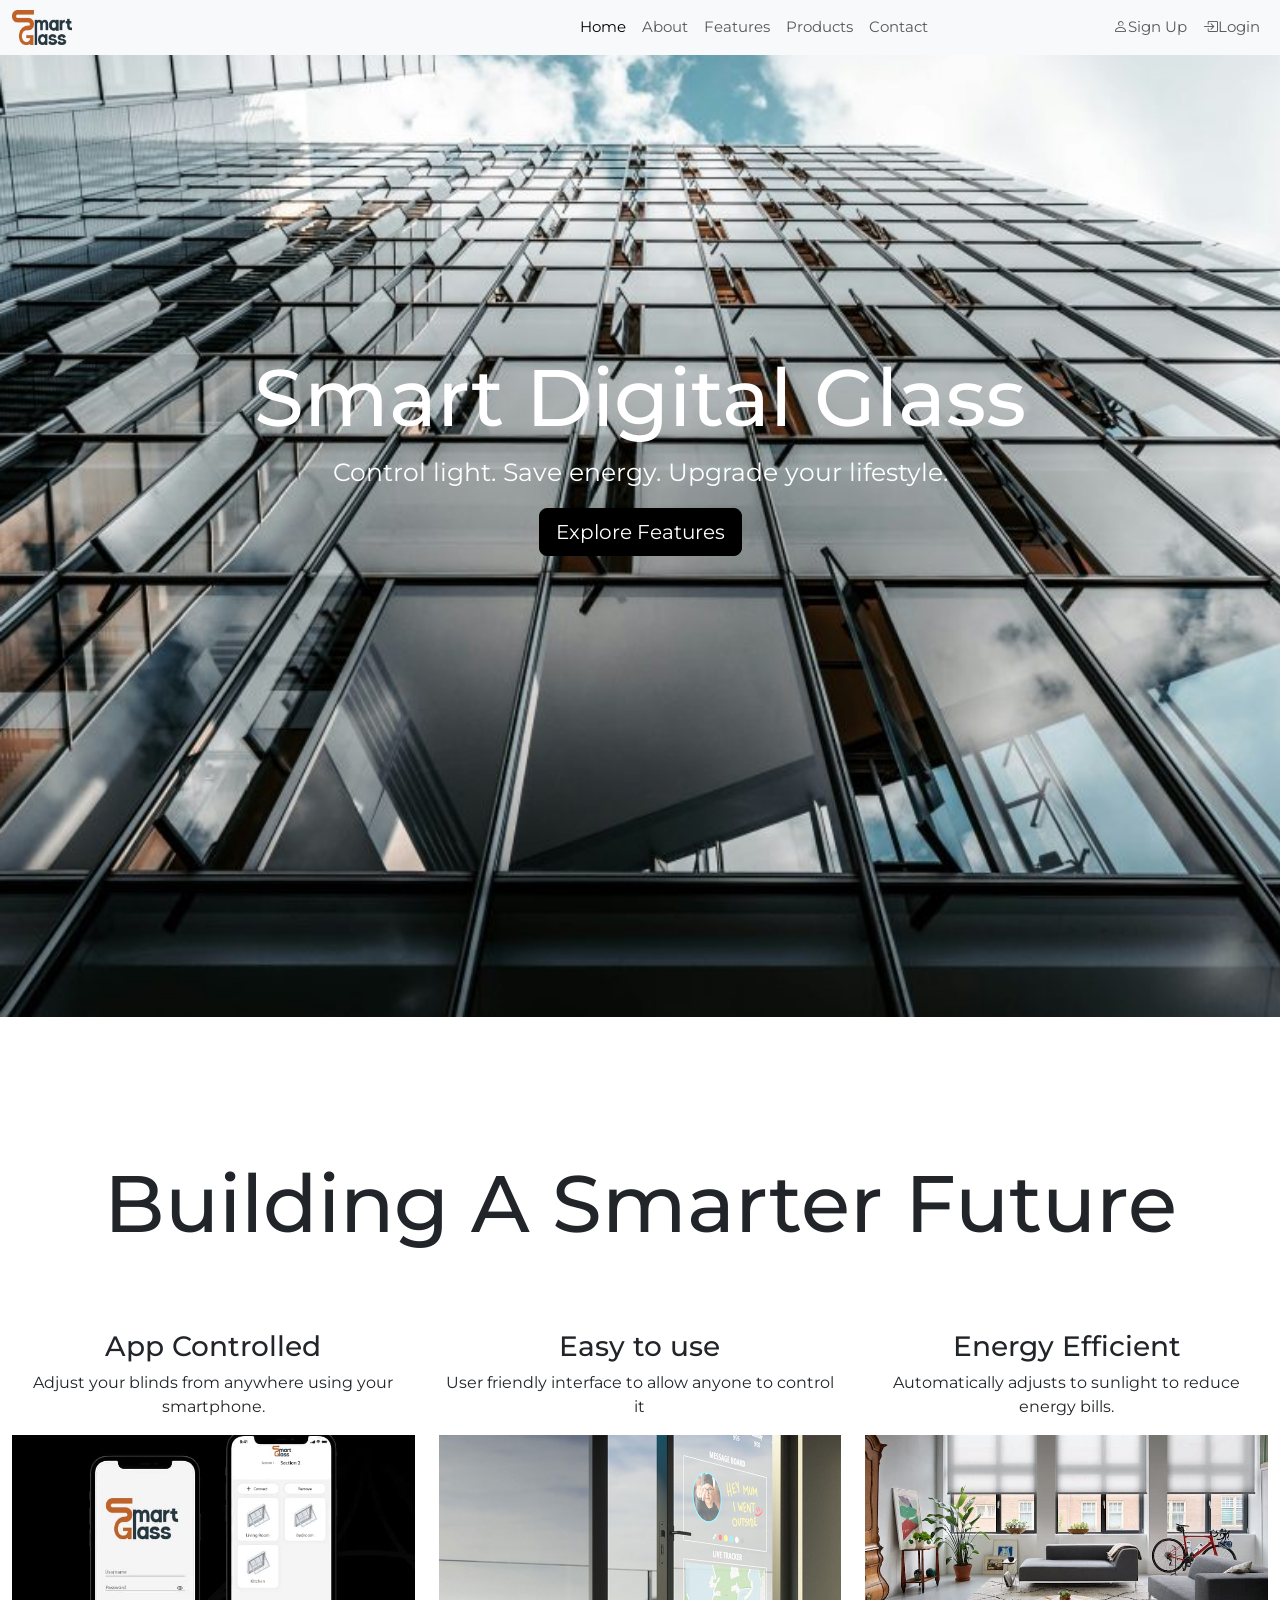
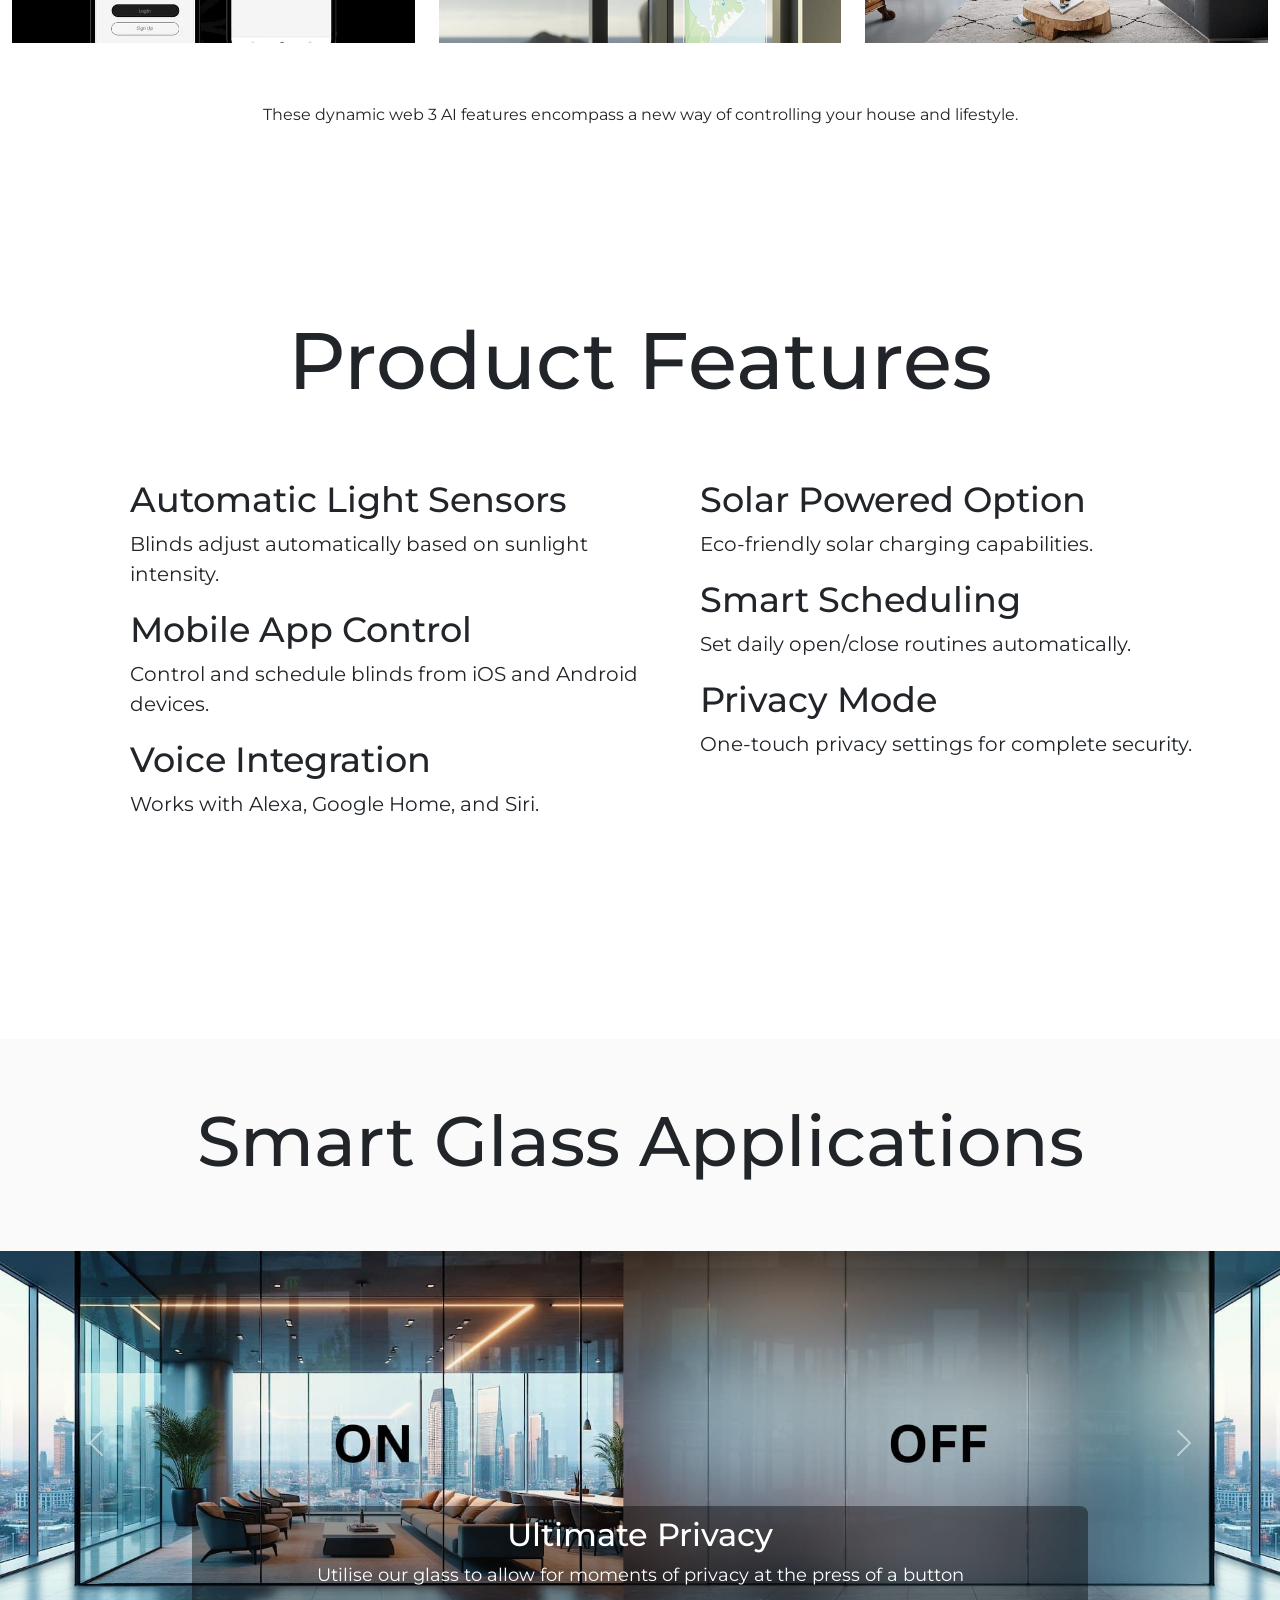
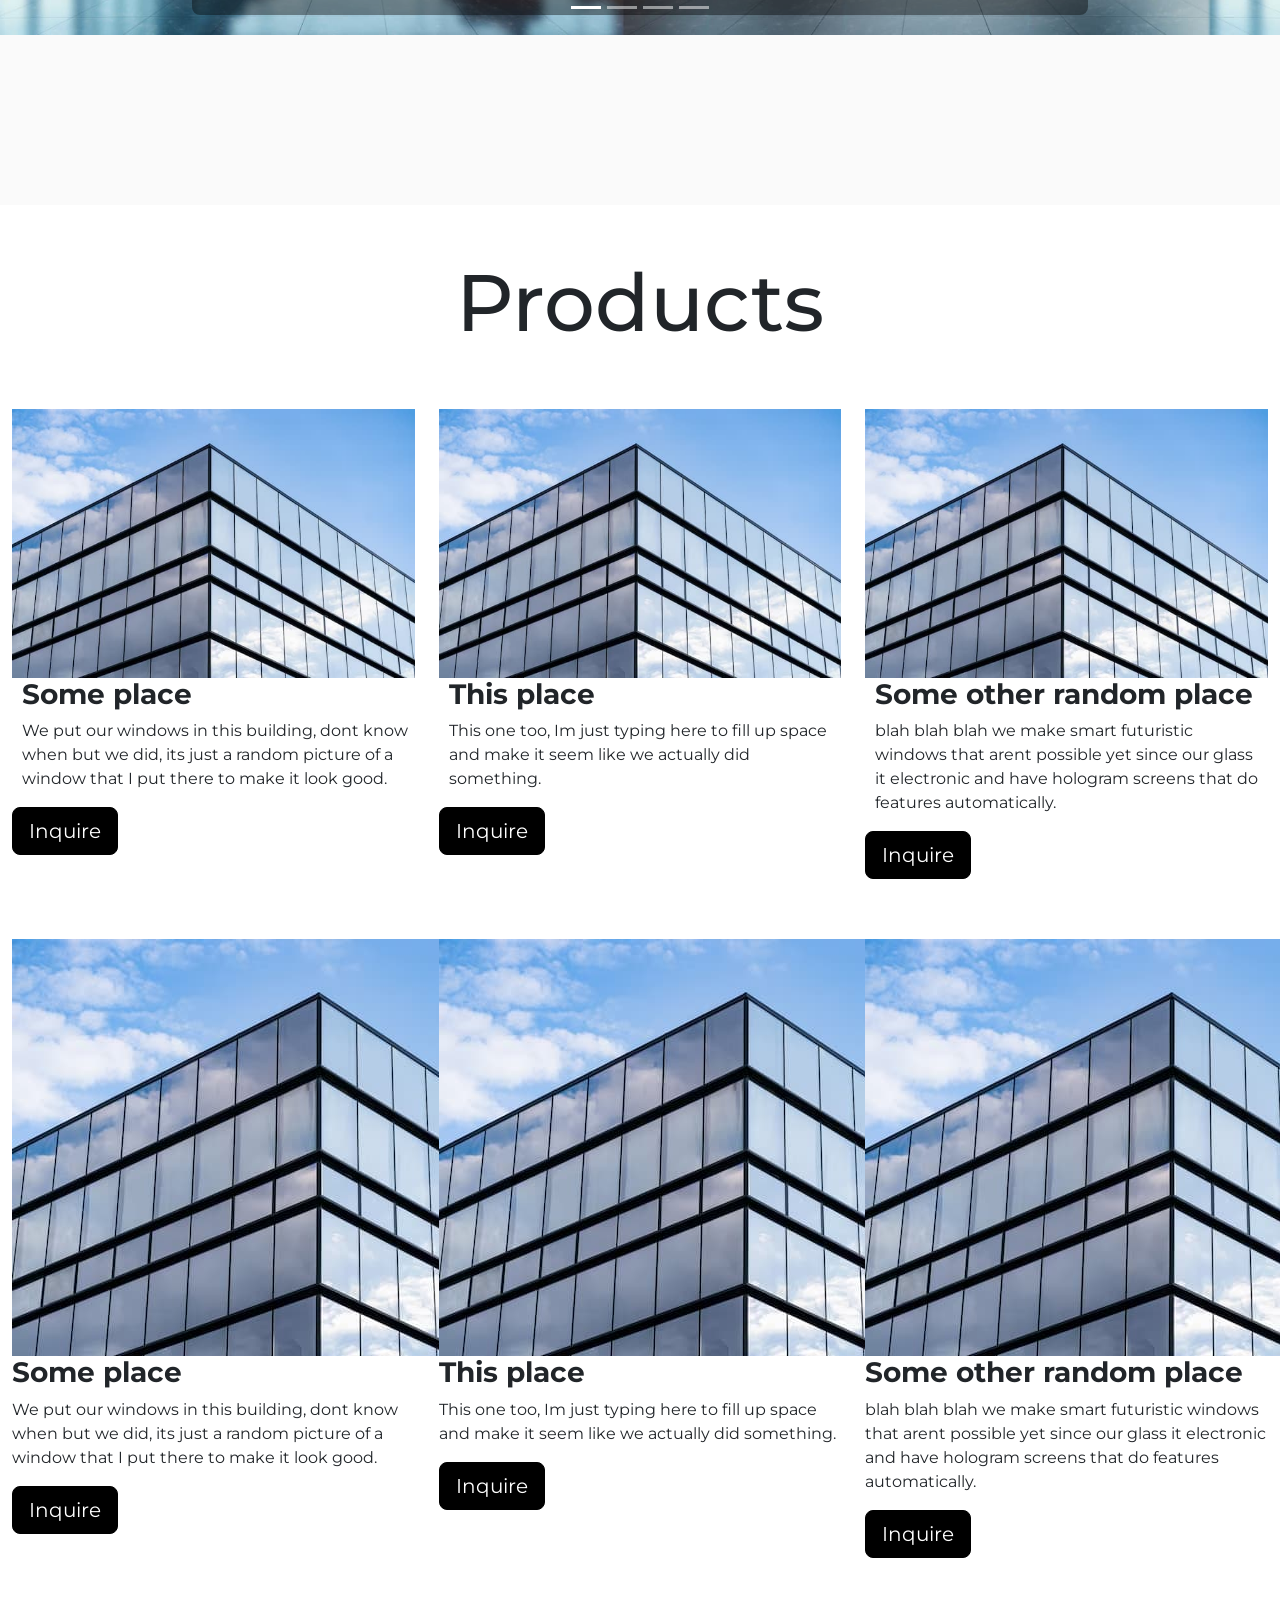
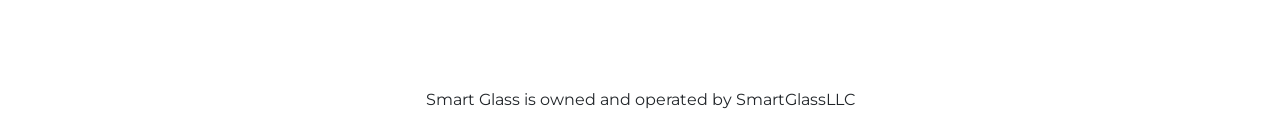
==== index.html @ e1301a69 "Add files via upload" ====
<!--https://www.smartglassinternational.com/-->

<!DOCTYPE html>
<html lang="en">
<head>
    <title>Smart Glass - Home</title>
    <meta charset="utf-8">
    <meta name="viewport" content="width=device-width, initial-scale=1">

    <link rel="icon" href="../assets/favicon.ico">

    <!--Bootstrap 5.3.8 CSS -->
    <link href="https://cdn.jsdelivr.net/npm/bootstrap@5.3.8/dist/css/bootstrap.min.css" rel="stylesheet">

    <link rel="stylesheet" href="css/index.css">

    <!--Fonts-->
    <link href="https://fonts.googleapis.com/css2?family=Montserrat:wght@100..900&display=swap" rel="stylesheet">
	
	<!--Glyphicons-->
	<link rel="stylesheet" href="https://cdn.jsdelivr.net/npm/bootstrap-icons@1.11.3/font/bootstrap-icons.min.css">

    <style>
	
        body {
            background-image: url("../assets/homepage-hero.jpg");
            background-repeat: no-repeat;
			background-position: top center;
			background-size: 1920px auto;
        }
		
    </style>
</head>

<body>

		<!--Navbar-->
		<nav class="navbar navbar-expand-lg navbar-light bg-light fixed-top">
			<div class="container-fluid">

				<!--SmartGlass Logo-->
				<a class="navbar-brand" href="index.html">
					<img src="../assets/SmartGlass.png" alt="Smart Glass logo" width="60" height="35">
				</a>

				
				<button class="navbar-toggler" type="button" data-bs-toggle="collapse" data-bs-target="#myNavbar">
					<span class="navbar-toggler-icon"></span>
				</button>

				
				<div class="collapse navbar-collapse" id="myNavbar">
					 <div class="d-none d-lg-block" style="width:400px;"></div>
					
					<ul class="navbar-nav mx-auto text-center">
						<li class="nav-item"><a class="nav-link active" href="index.html">Home</a></li>
						<li class="nav-item"><a class="nav-link" href="about.html">About</a></li>
						<li class="nav-item"><a class="nav-link" href="index.html#ProductFeatures">Features</a></li>
						<li class="nav-item"><a class="nav-link" href="index.html#Products">Products</a></li>
						<li class="nav-item"><a class="nav-link" href="contact.html">Contact</a></li>
					</ul>

					
					<ul class="navbar-nav ms-auto text-center">
						<li class="nav-item"><a class="nav-link" href="signup.html"><i class="bi bi-person"></i>Sign Up</a></li>
						<li class="nav-item"><a class="nav-link" href="login.html"><i class="bi bi-box-arrow-in-right"></i>Login</a></li>
					</ul>
					
				</div>
			</div>
		</nav>





	<!--Title-->

		<section class="IndexTitle">
			<div class="container text-center">
				<h1 class="About-title">Smart Digital Glass</h1>
				<p class="Title-text">Control light. Save energy. Upgrade your lifestyle.</p>
				<a href="index.html#ProductFeatures" class="btn btn-primary btn-lg">Explore Features</a>
			</div>
		</section>


		<section class="text-center">
			<div class=" container">
				<h2 class="Index-title">Building A Smarter Future</h2>
			</div>
	
	</section>

	<!-- About -->

	<section class="About text-center">
		<div class="container-fluid">
			<div class="row text-center">
				<div class="col-md-4">
					<h3>App Controlled</h3>
					<p>Adjust your blinds from anywhere using your smartphone.</p>
					
					<div id="room1">
						<img src="../assets/app1.jpg" alt="Wide Room" class="responsive">
					</div>
				</div>
				
				
				<div class="col-md-4">
					<h3>Easy to use</h3>
					<p>User friendly interface to allow anyone to control it</p>
					
					<div id="room2">
						<img src="../assets/glassdisplay1.jpg" alt="Wide Room" class="responsive"> <!--replace images-->
					</div>
				</div>
				
				
				<div class="col-md-4">
					<h3>Energy Efficient</h3>
					<p>Automatically adjusts to sunlight to reduce energy bills.</p>
					
					<div id="room3">
						<img src="../assets/room1.jpg" alt="Wide Room" class="responsive">
					</div>
				</div>
			</div>
		</div>
	</section>
	
	
	
	
	
		<div class="about_text_end">
			<p>These dynamic web 3 AI features encompass a new way of 
			controlling your house and lifestyle.</p>
		</div>
		
	<section class="Information-Blurb" id ="ProductFeatures">
		<div class="container">
			<h1 class="text-center">Product Features</h1>
		
			<div class="row">
				<div class="col-lg-6">
					<h2> Automatic Light Sensors</h2>
					<p>Blinds adjust automatically based on sunlight intensity.</p>

					<h2> Mobile App Control</h2>
					<p>Control and schedule blinds from iOS and Android devices.</p>

					<h2> Voice Integration</h2>
					<p>Works with Alexa, Google Home, and Siri.</p>
				</div>

				<div class="col-lg-6">
					<h2> Solar Powered Option</h2>
					<p>Eco-friendly solar charging capabilities.</p>

					<h2> Smart Scheduling</h2>
					<p>Set daily open/close routines automatically.</p>

					<h2> Privacy Mode</h2>
					<p>One-touch privacy settings for complete security.</p>
				</div>
			</div>
		</div>
	</section>
	
	
	
	
	
	<section style="background-color:#fafafa;" class="Carousel1">
		<div class="container text-center">
			<h2>Smart Glass Applications</h2>
		</div>
		<div id="myCarousel" class="carousel slide" data-bs-ride="carousel">

        
        <div class="carousel-indicators">
            <button type="button" data-bs-target="#myCarousel" data-bs-slide-to="0" class="active"></button>
            <button type="button" data-bs-target="#myCarousel" data-bs-slide-to="1"></button>
            <button type="button" data-bs-target="#myCarousel" data-bs-slide-to="2"></button>
            <button type="button" data-bs-target="#myCarousel" data-bs-slide-to="3"></button>
        </div>

        
		
        <div class="carousel-inner">

            <div class="carousel-item active">
                <img src="../assets/glassdemo1.jpg" class="d-block w-100" alt="room1">
                <div class="carousel-caption">
                    <h3>Ultimate Privacy</h3>
                    <p>Utilise our glass to allow for moments of privacy at the press of a button</p>
                </div>
            </div>

            <div class="carousel-item">
                <img src="../assets/glassdemo2.jpg" class="d-block w-100" alt="room2">
                <div class="carousel-caption">
                    <h3>Control Ambiance</h3>
                    <p>Control the colour of the glass to whatever you specify</p>
                </div>
            </div>

            <div class="carousel-item">
                <img src="../assets/glassdemo3.jpg" class="d-block w-100" alt="room3">
                <div class="carousel-caption">
                    <h3>Ultimate Shade</h3>
                    <p>Control every part of your home with ease</p>
                </div>
            </div>

            <div class="carousel-item">
                <img src="../assets/glassdemo4.jpg" class="d-block w-100" alt="room4">
                <div class="carousel-caption">
                    <h3>Set for Any Time</h3>
                    <p>Schedule opacity and timing easily through the app</p>
                </div>
            </div>
        </div>


			<!--Left Right-->
				<button class="carousel-control-prev" type="button" data-bs-target="#myCarousel" data-bs-slide="prev">
					<span class="carousel-control-prev-icon"></span>
				</button>

				<button class="carousel-control-next" type="button" data-bs-target="#myCarousel" data-bs-slide="next">
					<span class="carousel-control-next-icon"></span>
				</button>

		</div>
	</section>
	
	
	
	
	
	<section class="text-center" id = "Products">
			<div class="container">
				<h2 class="Products-title">Products</h2>
			</div>
	</section>
	
	<section class="Products">
		<div class="container-fluid">
			<div class="row text-left">
				<div class="col-md-4">
					<div id="project1">
						<img src="../assets/headercover.jpg" alt="" class="responsive">
						<h3><strong>Some place</strong></h3>
						<p>We put our windows in this building, dont know when but we did, 
						its just a random picture of a window that I put there to make it look good.</p>
					<a href="contact.html" class="btn btn-primary btn-lg">Inquire</a>
					</div>
				</div>
				<div class="col-md-4">
					<div id="project2">
						<img src="../assets/headercover.jpg" alt="temp" class="responsive"> <!--replace images-->
						<h3><strong>This place</strong></h3>
						<p>This one too, Im just typing here to fill up space and 
						make it seem like we actually did something.</p>
					<a href="contact.html" class="btn btn-primary btn-lg">Inquire</a>
					</div>
				</div>
				<div class="col-md-4">
					<div id="project3">
						<img src="../assets/headercover.jpg" alt="temp" class="responsive">
						<h3><strong>Some other random place</strong></h3>
						<p>blah blah blah we make smart futuristic windows that arent possible yet since our glass 
						it electronic and have hologram screens that do features automatically.</p>
					<a href="contact.html" class="btn btn-primary btn-lg">Inquire</a>
					</div>
				</div>
			</div>
		</div>
	</section>
	
	
	<section class ="Products2">
		<div class="container-fluid">
			<div class="row text-left">
				<div class="col-md-4">
					<div id="project4">
						<img src="../assets/headercover.jpg" alt="" class="responsive">
						<h3><strong>Some place</strong></h3>
						<p>We put our windows in this building, dont know when but we did, 
						its just a random picture of a window that I put there to make it look good.</p>
					<a href="contact.html" class="btn btn-primary btn-lg">Inquire</a>
					</div>
				</div>
				<div class="col-md-4">
					<div id="project5">
						<img src="../assets/headercover.jpg" alt="temp" class="responsive"> <!--replace images-->
						<h3><strong>This place</strong></h3>
						<p>This one too, Im just typing here to fill up space and 
						make it seem like we actually did something.</p>
					<a href="contact.html" class="btn btn-primary btn-lg">Inquire</a>
					</div>
				</div>
				<div class="col-md-4">
					<div id="project6">
						<img src="../assets/headercover.jpg" alt="temp" class="responsive">
						<h3><strong>Some other random place</strong></h3>
						<p>blah blah blah we make smart futuristic windows that arent possible yet since our glass 
						it electronic and have hologram screens that do features automatically.</p>
					<a href="contact.html" class="btn btn-primary btn-lg">Inquire</a>
					</div>
				</div>
			</div>
		</div>
	</section>
             
			 
			 
			 
			 
		
		<footer>
			<p>Smart Glass is owned and operated by SmartGlassLLC</p>
		</footer>			 
                
				
			<script src="https://cdn.jsdelivr.net/npm/bootstrap@5.3.8/dist/js/bootstrap.bundle.min.js"></script>	
	</body>
</html>
---- css/index.css ----
/*Font*/
	
	body {
        font-family: "Montserrat", Verdana, sans-serif;
      }
	  
	  
	  
	  
	  
	/*Navbar*/
	
	.navbar {
		position: fixed;
		width: 100%;
		z-index:2;
	}
	
	.navbar-collapse li a{ 
		text-align: center;
	}
	
	.nav.navbar-nav li a {
    color: black;
	}
	
	.navbar-toggle {
	background-color: #f8f8f8;
	}
	
	.icon-bar {
	background-color: #000000;
	}
	
	.navbar-center {
    left: 50%;
    transform: translateX(-50%);
	}
	
	.navbar-right {
		float: right !important;
	}
	
	.IndexTitle{
		padding: 350px 0px 600px 0px;
	}
	
	.about_text_end {
		padding: 0px 0px 70px 0px;
	}
	
	.navbar-nav > li > a {
    font-size: clamp(11px, 1.2vw, 15px);
	}
	
	.navbar-brand{
		padding: 0px 0px 0px 0px;
	}
	
	
	
	
	
	
	/*Padding out elements*/
	
	.About{
		padding: 0px 0px 60px 0px;
	}
	
	.Information-Blurb {
		padding: 100px 0px 200px 0px;
		
	}
	
	.Information-Blurb h4{
		padding: 0px 0px 0px 80px;
		
	}
	
	.Information-Blurb p{
		padding: 0px 0px 0px 80px;
		
	}
	
	.Team{
		padding: 20px 0px 200px 0px;
		
	}
	
	.col-md-6{
		padding: 0px 0px 0px 150px;
	}
	
	.Carousel1 {
		padding: 10px 0px 0px 0px;
		
	}
	
	.Carousel1 h2{
		font-size: 70px;
		padding: 60px 0px 60px 0px;
		
	}
	
	
	
	
	
	
	/*Title text Home*/
	
	.Title-text {
		color: white;
		font-size:  clamp(16px, 2.5vw, 25px);;
		
	}
	
	.Index-title{
		font-size: 80px;
		padding: 0px 0px 70px 0px;
		
	}
	
	.About-title{
		font-size: 80px;
		color: white;
	}
	
	
	.Information-Blurb h1{
		font-size: 80px;
		margin-bottom: 70px;
	}
	
	.Information-Blurb h2{
		font-size: 35px;
		text-align: left;
		padding: 0px 0px 0px 0px;
	}
	
	.Information-Blurb p{
		padding: 0px 0px 0px 0px;
		text-align: left;
		margin-bottom: 20px;
		font-size: 20px;
	}
	
	.col-lg-6{
		padding: 0px 0px 0px 60px;
	}
	
	
	.Products {
		padding: 0px 0px 30px 0px;
	}
	
	.Products2 {
		padding: 0px 0px 100px 0px;
	}
	
	.Products-title{
		font-size: 80px;
		padding: 50px 0px 50px 0px;
	}
	
	.Products h3  {
		padding: 0px 0px 0px 10px;
	}
	
	.Products p  {
		padding: 0px 0px 0px 10px;
	}
	
	
	.btn-primary {
		background-color: #000000;
		border-color: #000000;
	}

	.btn-primary:hover,
	.btn-primary:focus,
	.btn-primary:active,
	.btn-primary:active:focus {
		background-color: #000000;
		border-color: #FFFFFF;
		box-shadow: none;
	}
	
	.about_text_end p{
		text-align: center;
	}
	
	#project1,
	#project2,
	#project3,
	#project4,
	#project5,
	#project6	{
		margin-bottom: 30px;
	}
	
	
	/*Images Home */
	
	#room1 img {width:360px; height: 170px}
	
	.responsive {
		width: auto;
		height: auto;
	}
	
	#room1 img {
    display: block;
    width: 100%;   
    height: auto;  
    max-width: 100%;  
    margin: 0 auto;
	}
	
	#room2 img {width:360px; height: 170px}
	
	.responsive {
		width: auto;
		height: auto;
	}
	
	#room2 img {
    display: block;
    width: 100%;   
    height: auto;  
    max-width: 100%;  
    margin: 0 auto;
	}
	
	#room3 img {width:360px; height: 170px}
	
	.responsive {
		width: auto;
		height: auto;
	}
	
	#room3 img {
    display: block;
    width: 100%;   
    height: auto;  
    max-width: 100%;  
    margin: 0 auto;
	}
	
	
	
	
	#project1 img 
	
	.responsive {
		width: auto;
		height: auto;
	}
	
	
	#project1 img {
    display: block;
    width: 100%;   
    height: auto;  
    max-width: 100%;  
    margin: 0 auto;
	}
	
	
	#project2 img 
	
	.responsive {
		width: auto;
		height: auto;
	}
	
	
	#project2 img {
    display: block;
    width: 100%;   
    height: auto;  
    max-width: 100%;  
    margin: 0 auto;
	}
	
	
	#project3 img 
	
	.responsive {
		width: auto;
		height: auto;
	}
	
	
	#project3 img {
    display: block;
    width: 100%;   
    height: auto;  
    max-width: 100%;  
    margin: 0 auto;
	}
	
	footer {
		text-align: center;
	}
	
	#project1,
#project2,
#project3 {
    margin-bottom: 30px;
}

	
	/*Carousel*/
	
	.Carousel1{
		padding: 0px 0px 170px 0px;
	}
	
	.carousel-inner > .item > img,
	.carousel-inner > .item > a > img {
		margin: 0 auto;
	}
	
	.carousel-caption {
		background: rgba(0,0,0,0.4);
		padding: 10px;
		border-radius: 8px;
	}

	.carousel-caption h3 {
		font-size: clamp(18px, 3vw, 32px);
	}

	.carousel-caption p {
		font-size: clamp(14px, 2vw, 18px);
	}
	
	
	
	
	
	
	
	/*About Page*/
	
	.AboutTitle{
		padding: 300px 0px 300px 0px;
		color: white;
	}
	
	.AboutMain-title{
		font-size: 80px;
	}
	
	.AboutInfoCompany {
		padding: 60px 0px 160px 0px;
	}
	
	
	
	.AboutInfoCompany p {
		padding: 0px 60px 0px 0px;
	}
	
	.AboutInfoCompany img {
		padding: 0px 60px 40px 0px;
		max-width: 100%;
		width: 900px;  
		height: 100%;
	}
	
	.GlobalCapacity{
		padding: 50px 0px 200px 0px;
	}
	
	.GlobalCapacity h1{
		font-size: 50px;
		margin-bottom: 50px;
	}
	
	.GlobalCapacity ul {
		display: flex;
		flex-wrap: wrap;
		gap: 20px;
		padding: 0;
		list-style: none;
	}

	.GlobalCapacity .item {
		width: calc(33.333% - 20px);
	}
	
	@media (max-width: 768px) {
	.GlobalCapacity ul {
		grid-template-columns: 1fr;
		}
	}
	
	.GlobalCapacity ul{
		padding: 0px 0px 0px 100px;
	}

	
	
	
	
	
	
	
	/*Contact*/
	
	.ContactTitle{
		padding: 100px 200px 50px 0px;
	}
	
	
	
	.contact_form{
		padding: 100px 0px 450px 0px;
	}
	
	
	
	ul {
	list-style-type: none;
	}
	
	
	
	
	/*Signup and Login*/
	
	.signupbtn {
		background-color: #000000;
	}
	
	.loginbtn {
		background-color: #000000;
	}
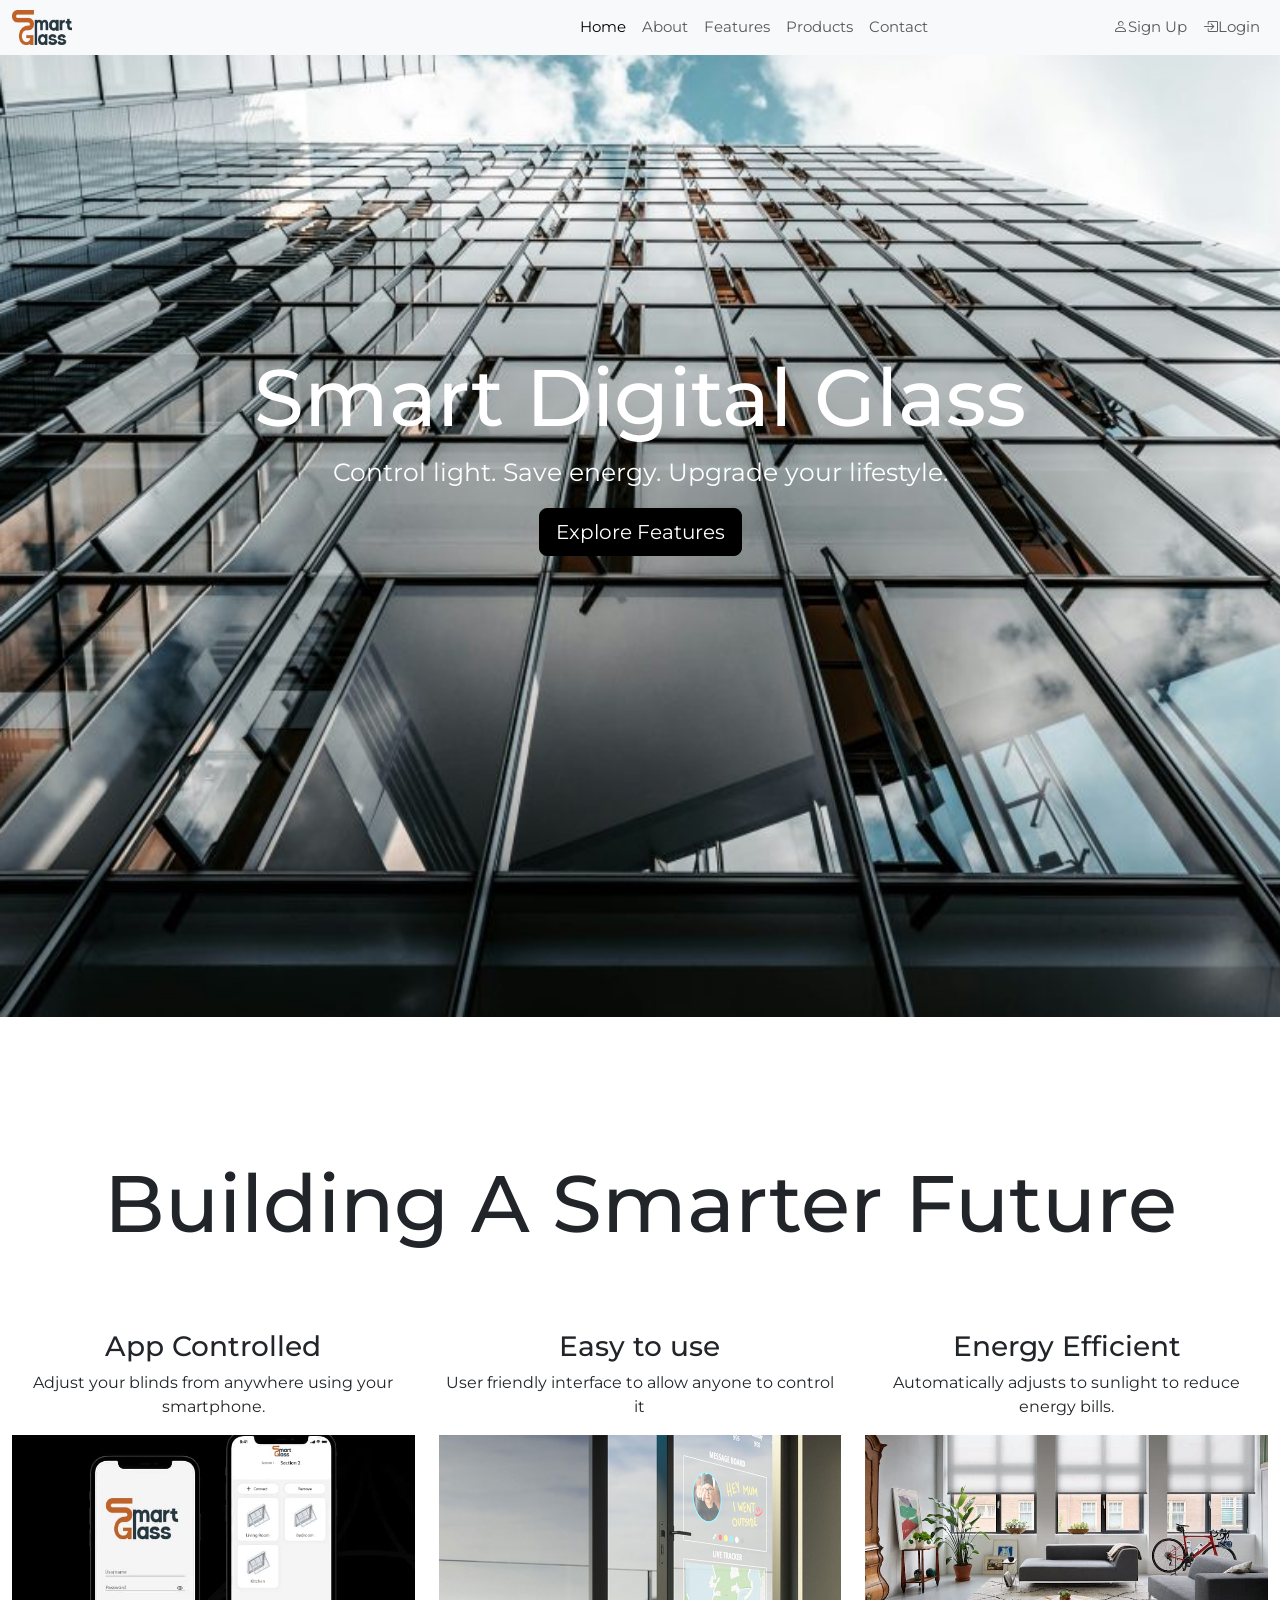
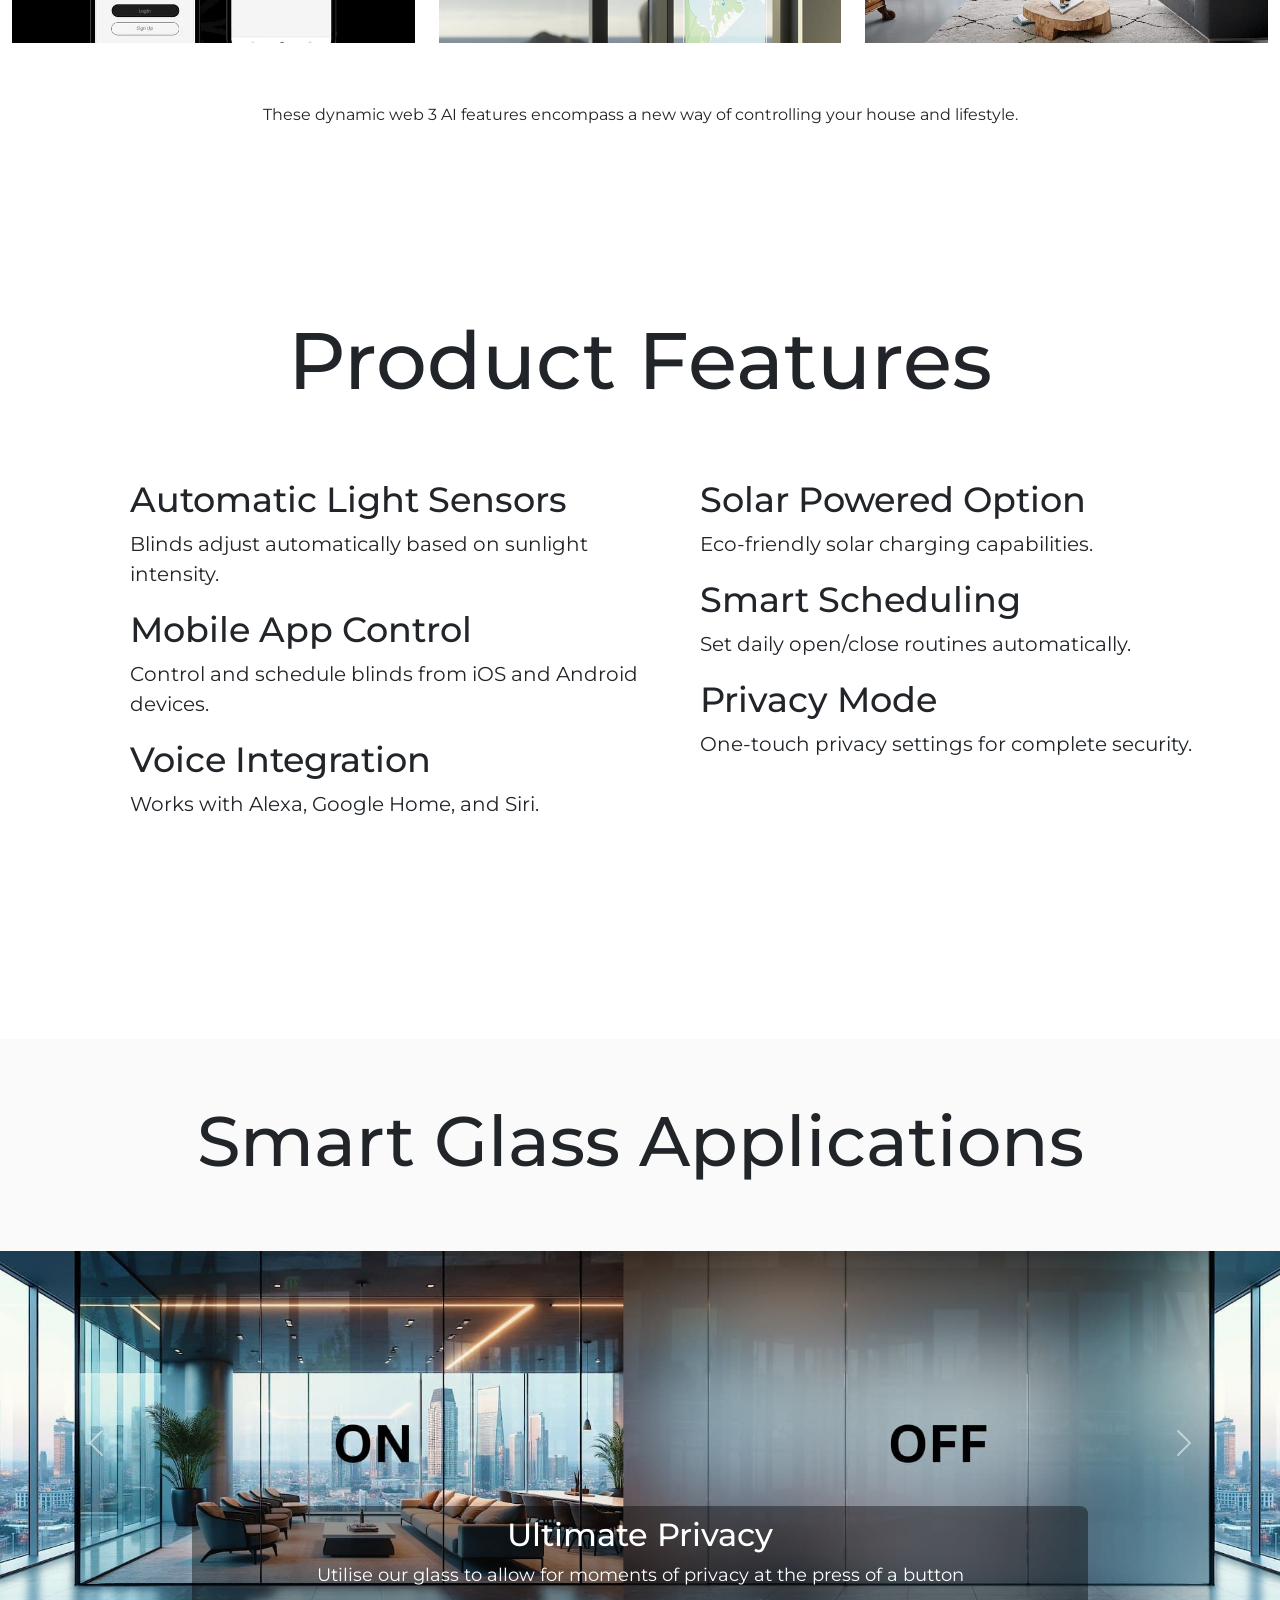
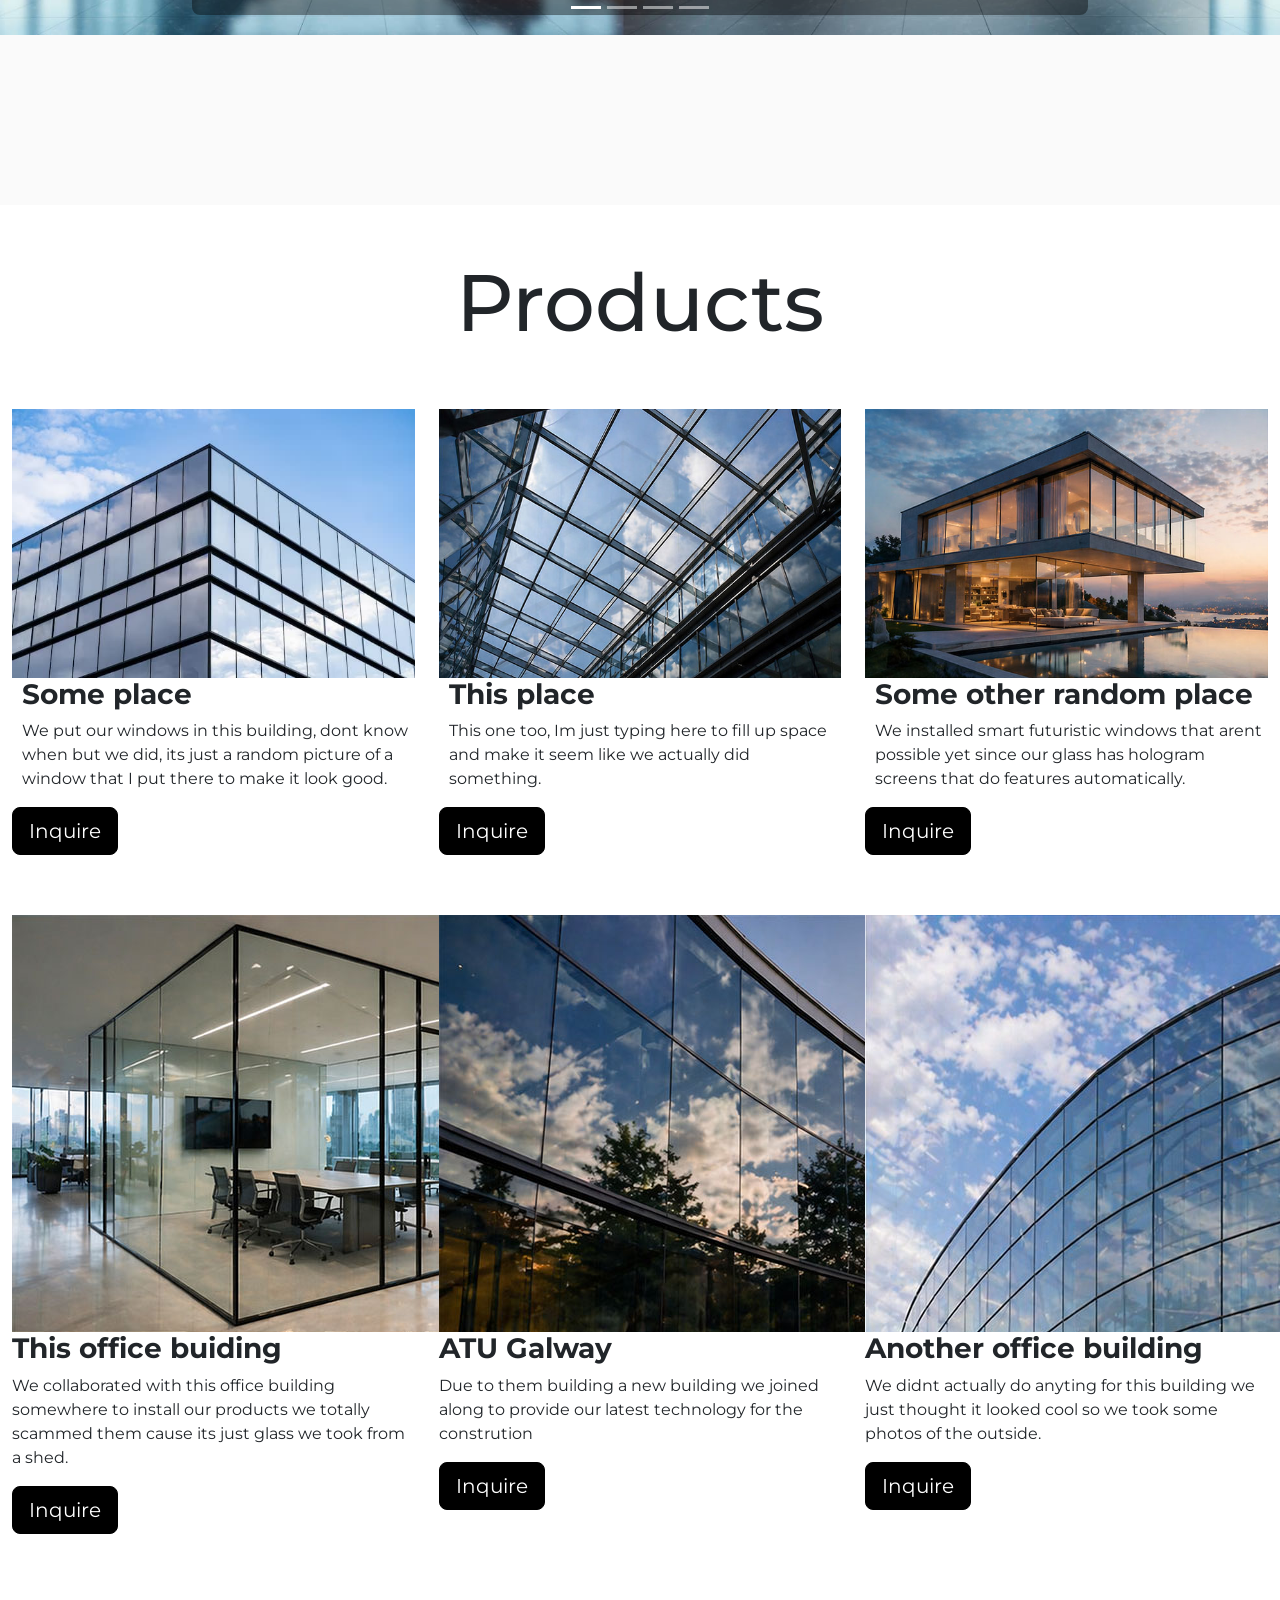
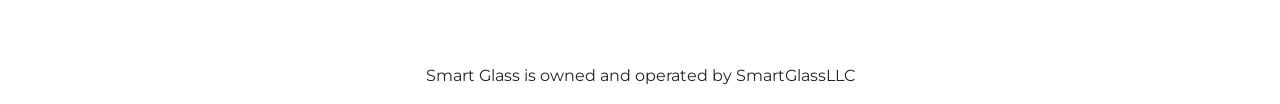
==== commit 29d631f4: "Update index.html" ====
--- a/index.html
+++ b/index.html
@@ -7,7 +7,7 @@
     <meta charset="utf-8">
     <meta name="viewport" content="width=device-width, initial-scale=1">
 
-    <link rel="icon" href="../assets/favicon.ico">
+    <link rel="icon" href="assets/favicon.ico">
 
     <!--Bootstrap 5.3.8 CSS -->
     <link href="https://cdn.jsdelivr.net/npm/bootstrap@5.3.8/dist/css/bootstrap.min.css" rel="stylesheet">
@@ -23,7 +23,7 @@
     <style>
 	
         body {
-            background-image: url("../assets/homepage-hero.jpg");
+            background-image: url("assets/homepage-hero.jpg");
             background-repeat: no-repeat;
 			background-position: top center;
 			background-size: 1920px auto;
@@ -40,7 +40,7 @@
 
 				<!--SmartGlass Logo-->
 				<a class="navbar-brand" href="index.html">
-					<img src="../assets/SmartGlass.png" alt="Smart Glass logo" width="60" height="35">
+					<img src="assets/SmartGlass.png" alt="Smart Glass logo" width="60" height="35">
 				</a>
 
 				
@@ -102,7 +102,7 @@
 					<p>Adjust your blinds from anywhere using your smartphone.</p>
 					
 					<div id="room1">
-						<img src="../assets/app1.jpg" alt="Wide Room" class="responsive">
+						<img src="assets/app1.jpg" alt="Wide Room" class="responsive">
 					</div>
 				</div>
 				
@@ -112,7 +112,7 @@
 					<p>User friendly interface to allow anyone to control it</p>
 					
 					<div id="room2">
-						<img src="../assets/glassdisplay1.jpg" alt="Wide Room" class="responsive"> <!--replace images-->
+						<img src="assets/glassdisplay1.jpg" alt="Wide Room" class="responsive"> <!--replace images-->
 					</div>
 				</div>
 				
@@ -122,7 +122,7 @@
 					<p>Automatically adjusts to sunlight to reduce energy bills.</p>
 					
 					<div id="room3">
-						<img src="../assets/room1.jpg" alt="Wide Room" class="responsive">
+						<img src="assets/room1.jpg" alt="Wide Room" class="responsive">
 					</div>
 				</div>
 			</div>
@@ -191,7 +191,7 @@
         <div class="carousel-inner">
 
             <div class="carousel-item active">
-                <img src="../assets/glassdemo1.jpg" class="d-block w-100" alt="room1">
+                <img src="assets/glassdemo1.jpg" class="d-block w-100" alt="room1">
                 <div class="carousel-caption">
                     <h3>Ultimate Privacy</h3>
                     <p>Utilise our glass to allow for moments of privacy at the press of a button</p>
@@ -199,7 +199,7 @@
             </div>
 
             <div class="carousel-item">
-                <img src="../assets/glassdemo2.jpg" class="d-block w-100" alt="room2">
+                <img src="assets/glassdemo2.jpg" class="d-block w-100" alt="room2">
                 <div class="carousel-caption">
                     <h3>Control Ambiance</h3>
                     <p>Control the colour of the glass to whatever you specify</p>
@@ -207,7 +207,7 @@
             </div>
 
             <div class="carousel-item">
-                <img src="../assets/glassdemo3.jpg" class="d-block w-100" alt="room3">
+                <img src="assets/glassdemo3.jpg" class="d-block w-100" alt="room3">
                 <div class="carousel-caption">
                     <h3>Ultimate Shade</h3>
                     <p>Control every part of your home with ease</p>
@@ -215,7 +215,7 @@
             </div>
 
             <div class="carousel-item">
-                <img src="../assets/glassdemo4.jpg" class="d-block w-100" alt="room4">
+                <img src="assets/glassdemo4.jpg" class="d-block w-100" alt="room4">
                 <div class="carousel-caption">
                     <h3>Set for Any Time</h3>
                     <p>Schedule opacity and timing easily through the app</p>
@@ -251,7 +251,7 @@
 			<div class="row text-left">
 				<div class="col-md-4">
 					<div id="project1">
-						<img src="../assets/headercover.jpg" alt="" class="responsive">
+						<img src="assets/project1.jpg" alt="" class="responsive">
 						<h3><strong>Some place</strong></h3>
 						<p>We put our windows in this building, dont know when but we did, 
 						its just a random picture of a window that I put there to make it look good.</p>
@@ -260,7 +260,7 @@
 				</div>
 				<div class="col-md-4">
 					<div id="project2">
-						<img src="../assets/headercover.jpg" alt="temp" class="responsive"> <!--replace images-->
+						<img src="assets/project2.jpg" alt="temp" class="responsive"> <!--replace images-->
 						<h3><strong>This place</strong></h3>
 						<p>This one too, Im just typing here to fill up space and 
 						make it seem like we actually did something.</p>
@@ -269,10 +269,10 @@
 				</div>
 				<div class="col-md-4">
 					<div id="project3">
-						<img src="../assets/headercover.jpg" alt="temp" class="responsive">
+						<img src="assets/project3.jpg" alt="temp" class="responsive">
 						<h3><strong>Some other random place</strong></h3>
-						<p>blah blah blah we make smart futuristic windows that arent possible yet since our glass 
-						it electronic and have hologram screens that do features automatically.</p>
+						<p>We installed smart futuristic windows that arent possible yet since our glass 
+						has hologram screens that do features automatically.</p>
 					<a href="contact.html" class="btn btn-primary btn-lg">Inquire</a>
 					</div>
 				</div>
@@ -286,28 +286,28 @@
 			<div class="row text-left">
 				<div class="col-md-4">
 					<div id="project4">
-						<img src="../assets/headercover.jpg" alt="" class="responsive">
-						<h3><strong>Some place</strong></h3>
-						<p>We put our windows in this building, dont know when but we did, 
-						its just a random picture of a window that I put there to make it look good.</p>
+						<img src="assets/project4.jpg" alt="" class="responsive">
+						<h3><strong>This office buiding</strong></h3>
+						<p>We collaborated with this office building somewhere to install our products
+						we totally scammed them cause its just glass we took from a shed.</p>
 					<a href="contact.html" class="btn btn-primary btn-lg">Inquire</a>
 					</div>
 				</div>
 				<div class="col-md-4">
 					<div id="project5">
-						<img src="../assets/headercover.jpg" alt="temp" class="responsive"> <!--replace images-->
-						<h3><strong>This place</strong></h3>
-						<p>This one too, Im just typing here to fill up space and 
-						make it seem like we actually did something.</p>
+						<img src="assets/project5.jpg" alt="temp" class="responsive"> <!--replace images-->
+						<h3><strong>ATU Galway</strong></h3>
+						<p>Due to them building a new building we joined along to provide
+						our latest technology for the constrution</p>
 					<a href="contact.html" class="btn btn-primary btn-lg">Inquire</a>
 					</div>
 				</div>
 				<div class="col-md-4">
 					<div id="project6">
-						<img src="../assets/headercover.jpg" alt="temp" class="responsive">
-						<h3><strong>Some other random place</strong></h3>
-						<p>blah blah blah we make smart futuristic windows that arent possible yet since our glass 
-						it electronic and have hologram screens that do features automatically.</p>
+						<img src="assets/project6.jpg" alt="temp" class="responsive">
+						<h3><strong>Another office building</strong></h3>
+						<p>We didnt actually do anyting for this building we just thought it looked cool
+						so we took some photos of the outside.<p>
 					<a href="contact.html" class="btn btn-primary btn-lg">Inquire</a>
 					</div>
 				</div>
@@ -327,4 +327,4 @@
 				
 			<script src="https://cdn.jsdelivr.net/npm/bootstrap@5.3.8/dist/js/bootstrap.bundle.min.js"></script>	
 	</body>
-</html>+</html>
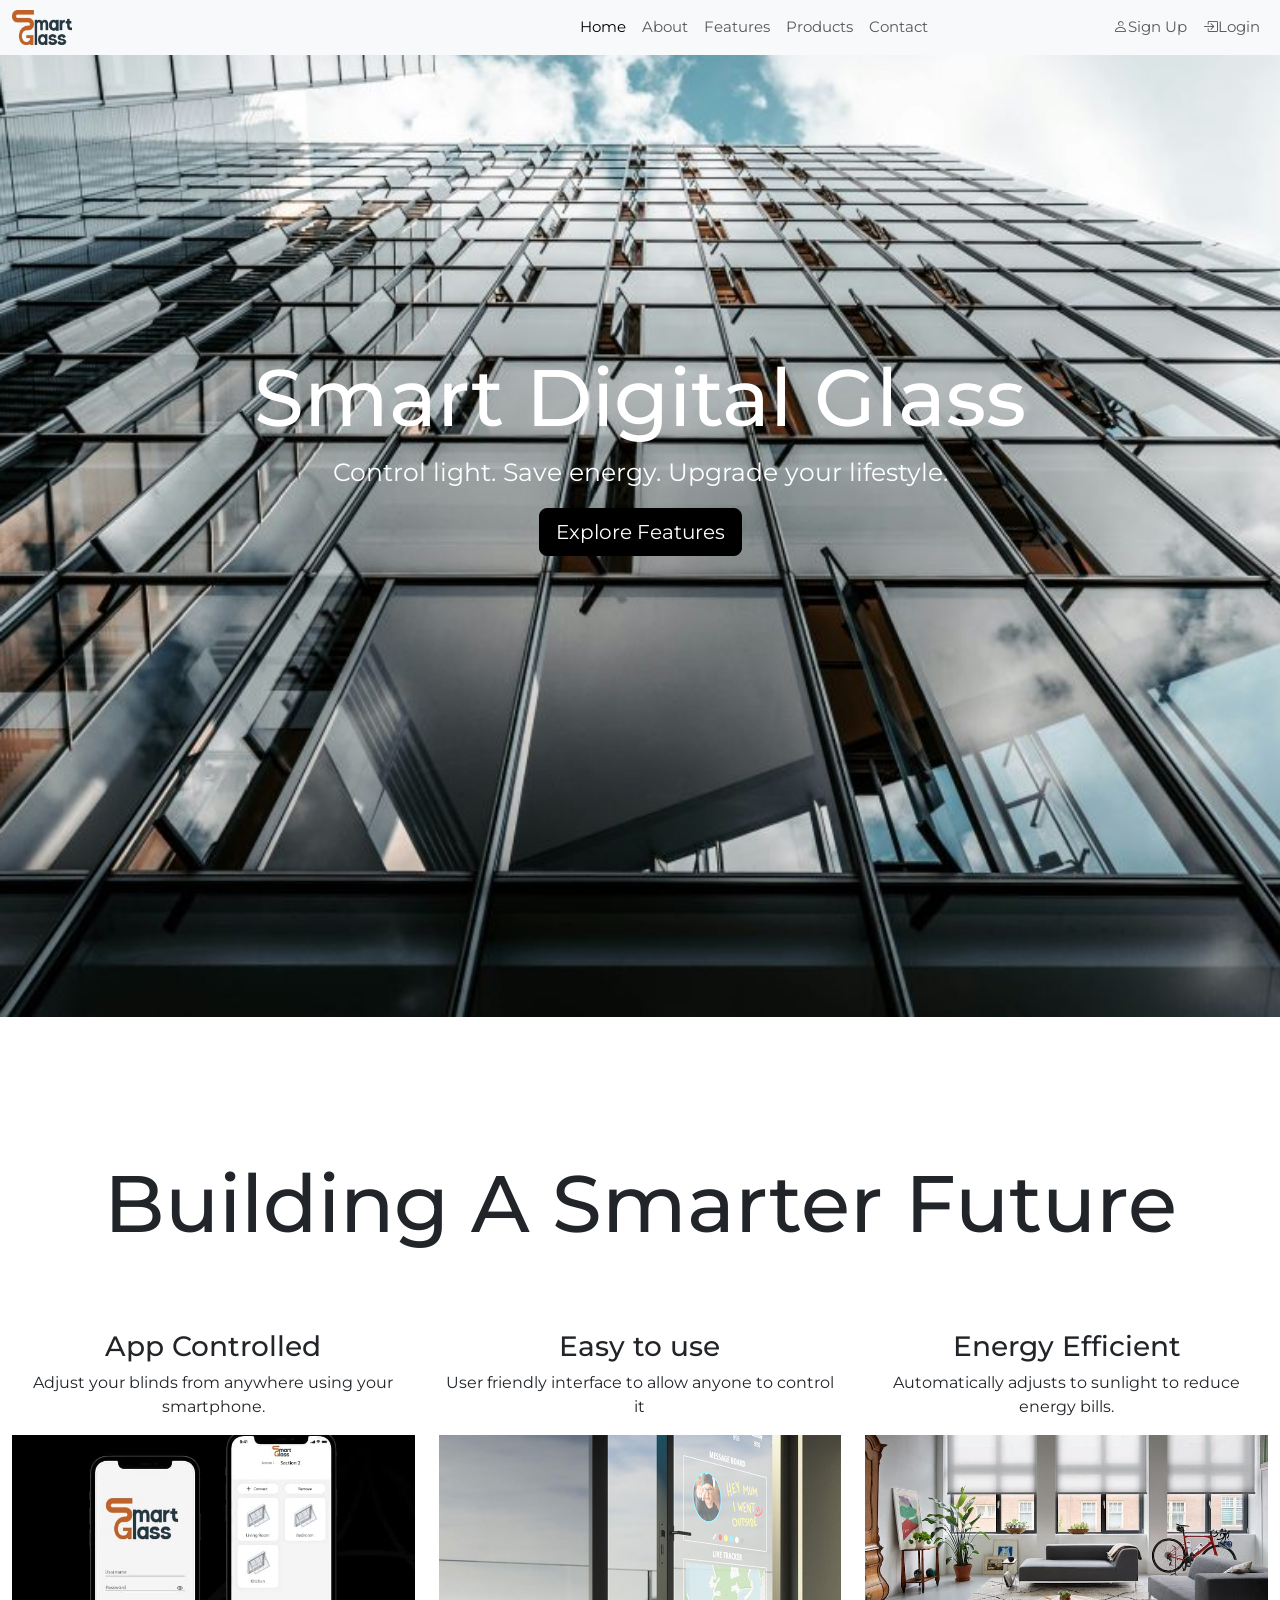
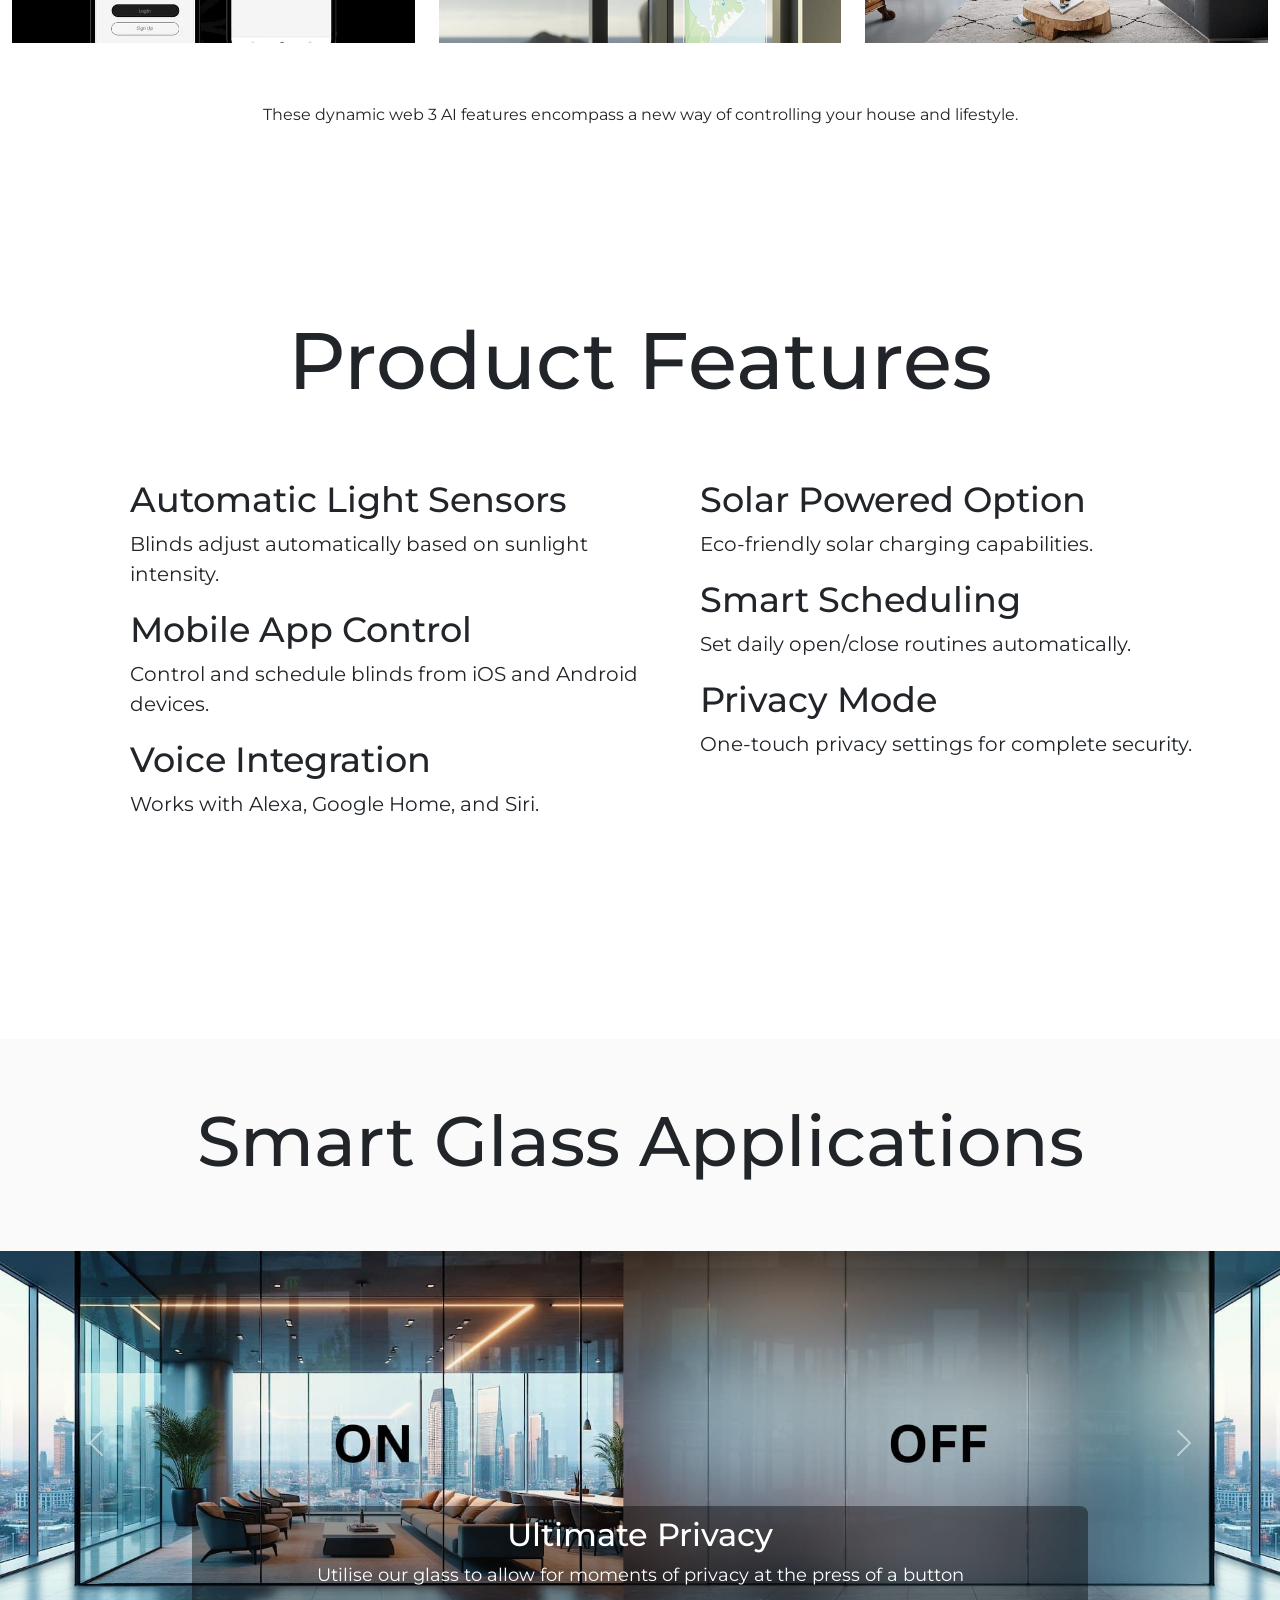
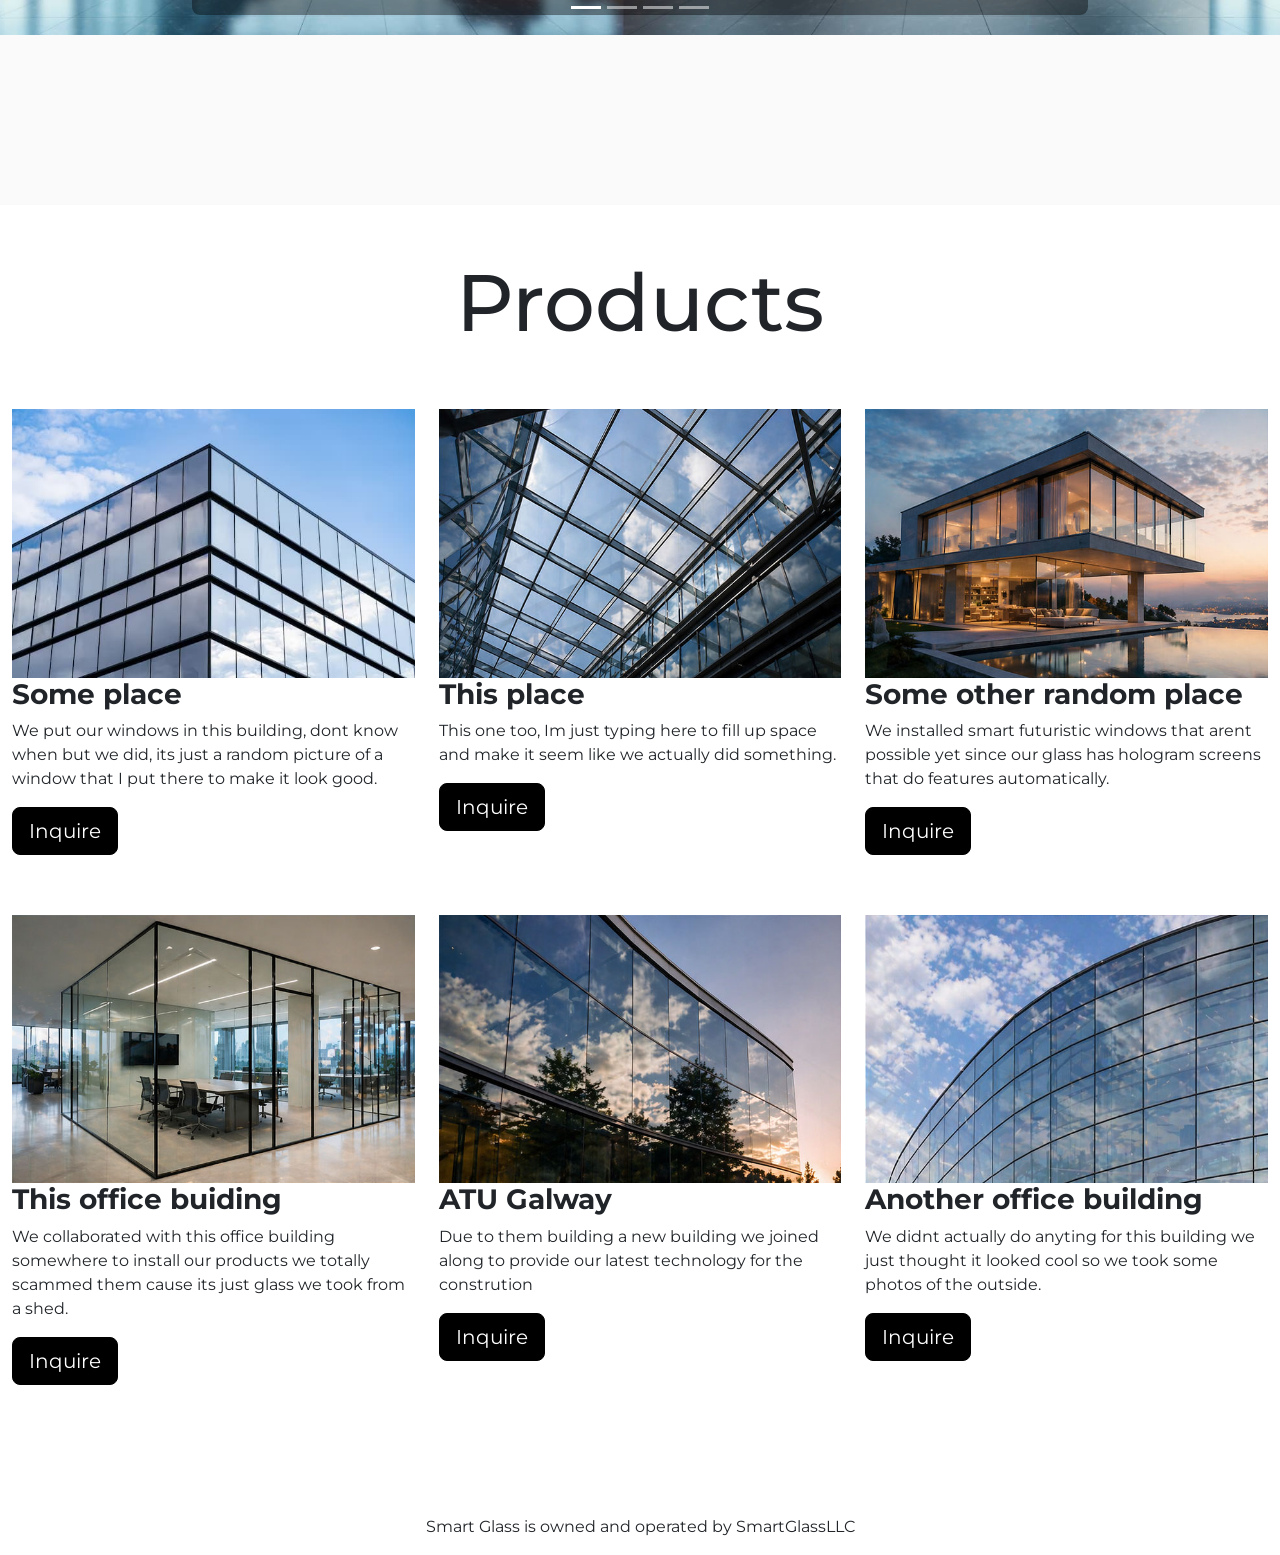
==== commit af0e3506: "Update index.html" ====
--- a/index.html
+++ b/index.html
@@ -1,5 +1,3 @@
-<!--https://www.smartglassinternational.com/-->
-
 <!DOCTYPE html>
 <html lang="en">
 <head>
--- a/css/index.css
+++ b/css/index.css
@@ -169,13 +169,7 @@
 		padding: 50px 0px 50px 0px;
 	}
 	
-	.Products h3  {
-		padding: 0px 0px 0px 10px;
-	}
-	
-	.Products p  {
-		padding: 0px 0px 0px 10px;
-	}
+	
 	
 	
 	.btn-primary {
@@ -306,6 +300,54 @@
     margin: 0 auto;
 	}
 	
+	#project4 img {
+    display: block;
+    width: 100%;   
+    height: auto;  
+    max-width: 100%;  
+    margin: 0 auto;
+	}
+	
+	
+	#project4 img 
+	
+	.responsive {
+		width: auto;
+		height: auto;
+	}
+	
+	#project5 img {
+    display: block;
+    width: 100%;   
+    height: auto;  
+    max-width: 100%;  
+    margin: 0 auto;
+	}
+	
+	
+	#project5 img 
+	
+	.responsive {
+		width: auto;
+		height: auto;
+	}
+	
+	#project6 img {
+    display: block;
+    width: 100%;   
+    height: auto;  
+    max-width: 100%;  
+    margin: 0 auto;
+	}
+	
+	
+	#project6 img 
+	
+	.responsive {
+		width: auto;
+		height: auto;
+	}
+	
 	footer {
 		text-align: center;
 	}
